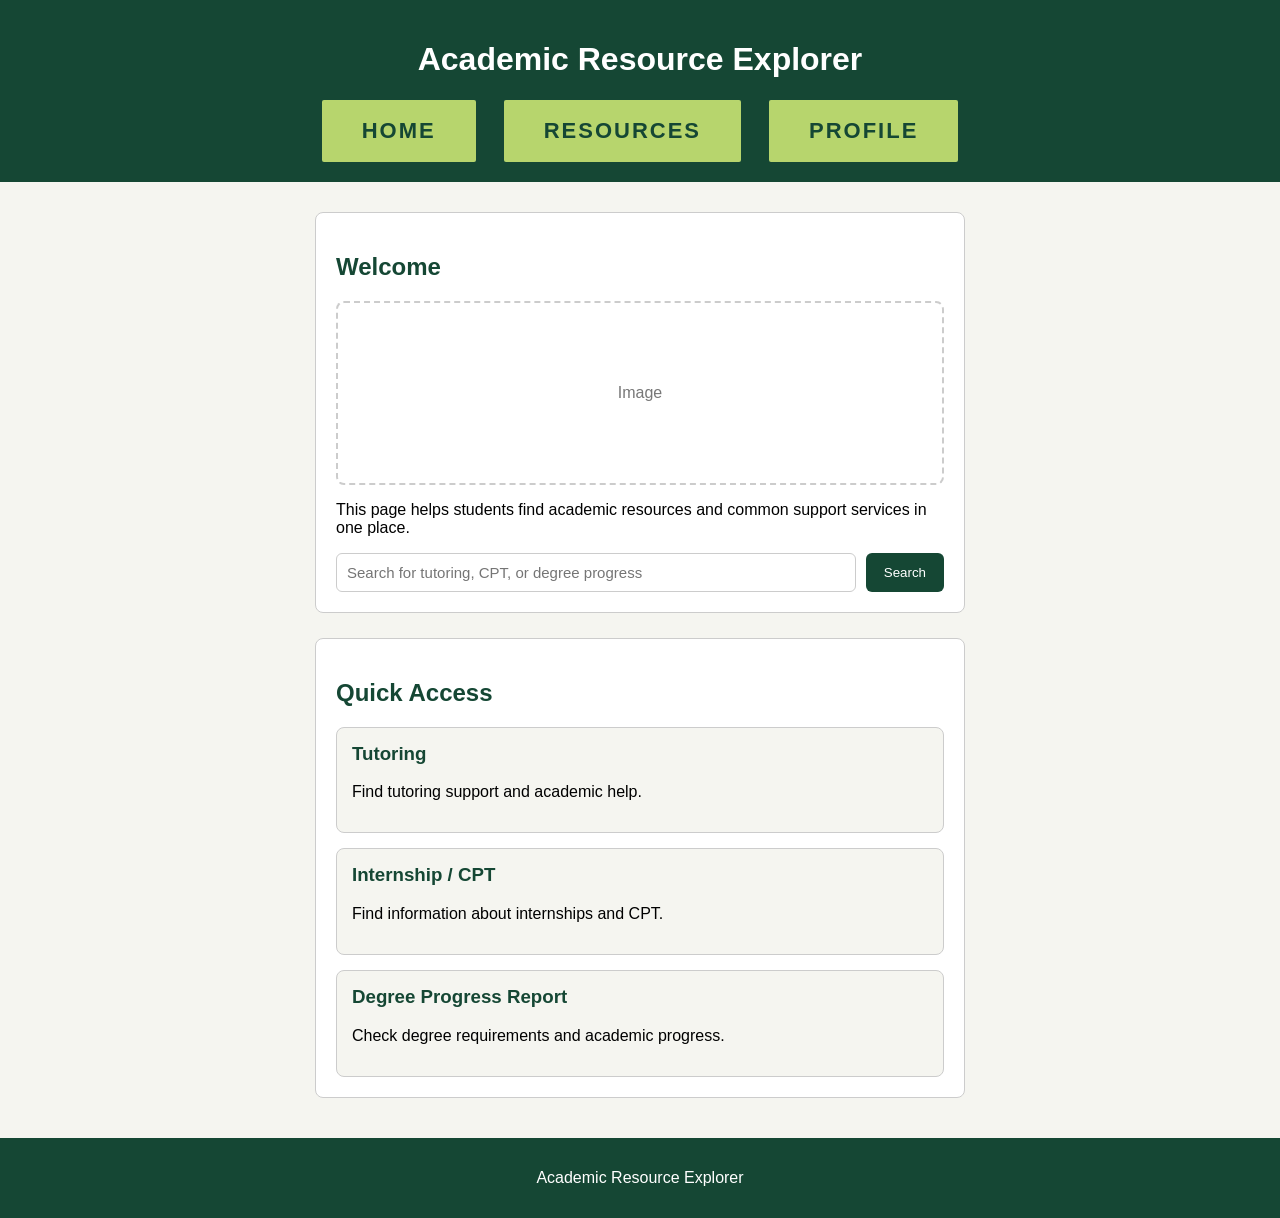
==== index.html @ 348200e6 "Update index.html" ====
<!DOCTYPE html>
<html lang="en">
<head>
  <meta charset="UTF-8">
  <title>Academic Resource Explorer - Home</title>

  <style>
    body {
      font-family: Arial, sans-serif;
      background-color: #f5f5f0;
      margin: 0;
    }

    header {
      background-color: #154734;
      color: white;
      padding: 20px;
      text-align: center;
    }

    .nav {
  margin-top: 20px;
  display: flex;
  justify-content: center;
  gap: 28px;
}

.nav a {
  text-decoration: none;
  background-color: #b7d56d;
  color: #154734;
  padding: 18px 40px;
  border-radius: 2px;
  font-size: 22px;
  font-weight: 700;
  letter-spacing: 2px;
  text-transform: uppercase;
  display: inline-block;
}

    main {
      width: 650px;
      margin: 30px auto;
    }

    section {
      background-color: white;
      border: 1px solid #cccccc;
      border-radius: 8px;
      padding: 20px;
      margin-bottom: 25px;
    }

    h2, h3 {
      color: #154734;
    }

    .image-box {
      height: 180px;
      border: 2px dashed #cccccc;
      border-radius: 8px;
      display: flex;
      align-items: center;
      justify-content: center;
      color: #777777;
      margin: 15px 0;
    }

    .search-area {
      display: flex;
      gap: 10px;
      margin-top: 15px;
    }

    .search-area input {
      flex: 1;
      padding: 10px;
      border: 1px solid #cccccc;
      border-radius: 6px;
      font-size: 15px;
    }

    .search-area button {
      background-color: #154734;
      color: white;
      border: none;
      border-radius: 6px;
      padding: 10px 18px;
      cursor: pointer;
    }

    .quick-access {
      display: grid;
      grid-template-columns: 1fr;
      gap: 15px;
    }

    .quick-card {
      border: 1px solid #cccccc;
      border-radius: 8px;
      padding: 15px;
      background-color: #f5f5f0;
      text-decoration: none;
      color: black;
      display: block;
    }

    .quick-card h3 {
      margin-top: 0;
    }

    .quick-card:hover {
      border-color: #c4952a;
    }

    footer {
      background-color: #154734;
      color: white;
      text-align: center;
      padding: 15px;
      margin-top: 40px;
    }
  </style>
</head>

<body>

  <header>
    <h1>Academic Resource Explorer</h1>

    <div class="nav">
      <a href="index.html">Home</a>
      <a href="resources.html">Resources</a>
      <a href="profile.html">Profile</a>
    </div>
  </header>

  <main>
    <section>
      <h2>Welcome</h2>

      <div class="image-box">
        Image
      </div>

      <p>
        This page helps students find academic resources and common support services in one place.
      </p>

      <div class="search-area">
        <input type="text" placeholder="Search for tutoring, CPT, or degree progress">
        <button>Search</button>
      </div>
    </section>

    <section>
      <h2>Quick Access</h2>

      <div class="quick-access">
        <a class="quick-card" href="tutoring.html">
          <h3>Tutoring</h3>
          <p>Find tutoring support and academic help.</p>
        </a>

        <a class="quick-card" href="international.html">
          <h3>Internship / CPT</h3>
          <p>Find information about internships and CPT.</p>
        </a>

        <a class="quick-card" href="degree.html">
          <h3>Degree Progress Report</h3>
          <p>Check degree requirements and academic progress.</p>
        </a>
      </div>
    </section>
  </main>

  <footer>
    <p>Academic Resource Explorer</p>
  </footer>

</body>
</html>
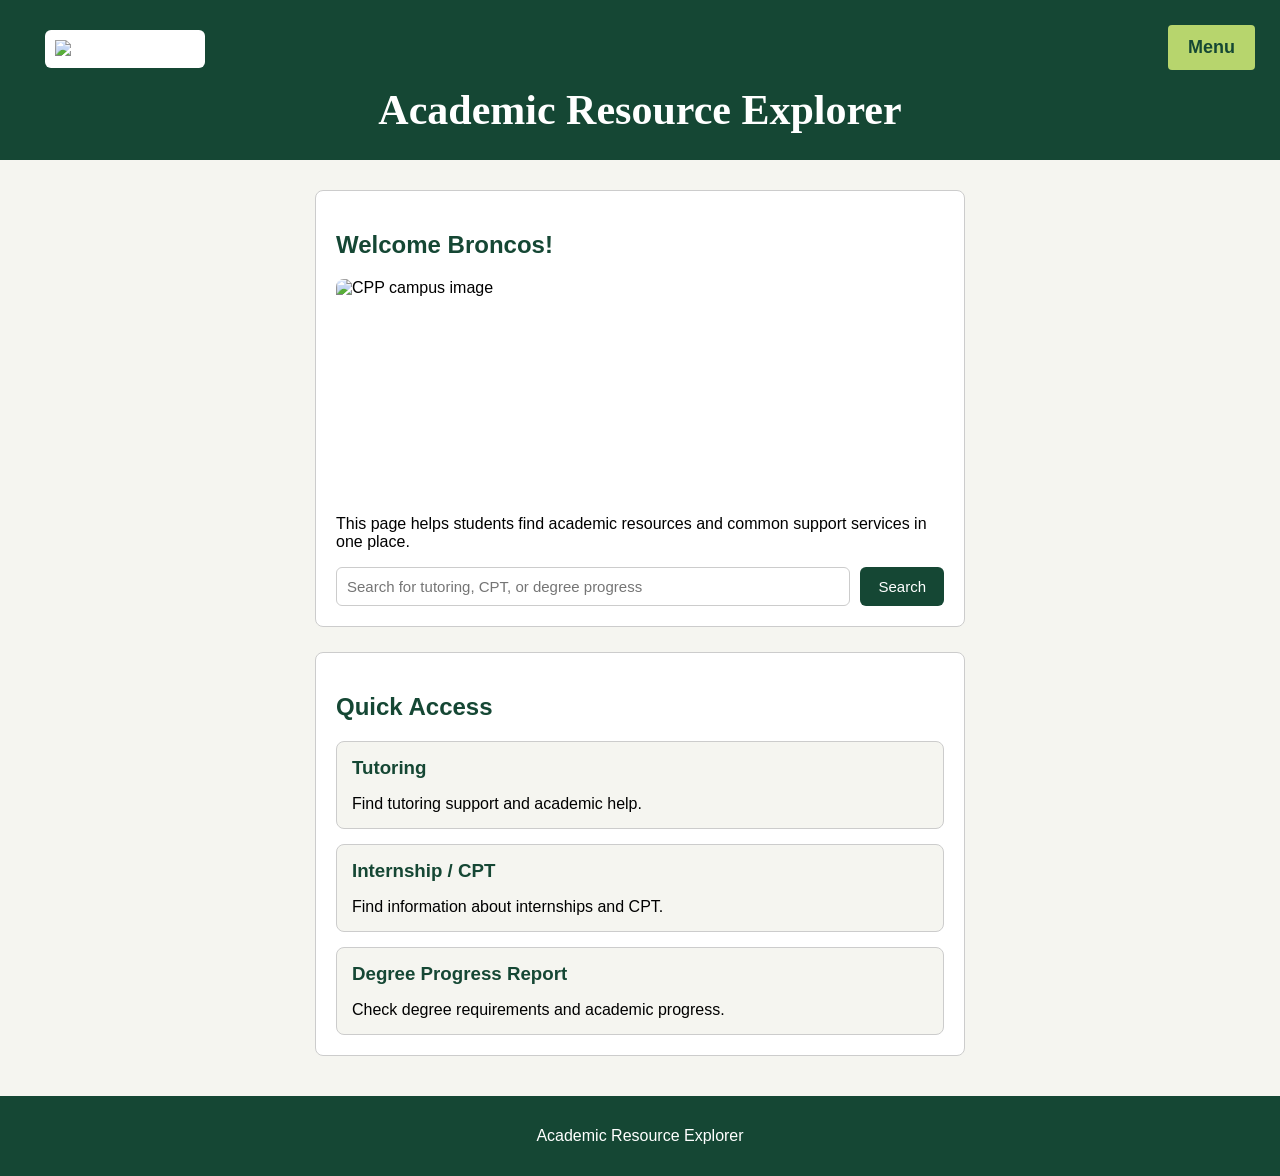
==== commit 233c3cc6: "Update index.html" ====
--- a/index.html
+++ b/index.html
@@ -16,27 +16,87 @@
       color: white;
       padding: 20px;
       text-align: center;
-    }
-
-    .nav {
-  margin-top: 20px;
-  display: flex;
-  justify-content: center;
-  gap: 28px;
+      position: relative;
+    }
+
+    .title-row {
+      position: relative;
+      display: flex;
+      align-items: center;
+      justify-content: center;
+      min-height: 120px;
+    }
+
+    .logo {
+      position: absolute;
+      left: 25px;
+      top: 10px;
+      width: 140px;
+      height: auto;
+      background-color: white;
+      padding: 10px;
+      border-radius: 6px;
+    }
+
+    .title-row h1 {
+  font-family: Georgia, "Times New Roman", serif;
+  font-size: 42px;
+  font-weight: bold;
+  color: white;
+  margin: 60px 0 0 0;
 }
 
-.nav a {
-  text-decoration: none;
-  background-color: #b7d56d;
-  color: #154734;
-  padding: 18px 40px;
-  border-radius: 2px;
-  font-size: 22px;
-  font-weight: 700;
-  letter-spacing: 2px;
-  text-transform: uppercase;
-  display: inline-block;
-}
+    .dropdown {
+      position: absolute;
+      right: 25px;
+      top: 25px;
+      z-index: 20;
+    }
+
+    .menu-button {
+      background-color: #b7d56d;
+      color: #154734;
+      padding: 12px 20px;
+      font-size: 18px;
+      font-weight: bold;
+      border-radius: 4px;
+      cursor: pointer;
+      list-style: none;
+    }
+
+    .menu-button::-webkit-details-marker {
+      display: none;
+    }
+
+    .menu-button:hover {
+      background-color: #a8ca5d;
+    }
+
+    .menu-content {
+      position: absolute;
+      right: 0;
+      top: 52px;
+      background-color: white;
+      min-width: 160px;
+      border: 1px solid #cccccc;
+      border-radius: 6px;
+      box-shadow: 0 4px 8px rgba(0, 0, 0, 0.15);
+      z-index: 30;
+    }
+
+    .menu-content a {
+      display: block;
+      color: #154734;
+      padding: 12px 16px;
+      text-decoration: none;
+      font-size: 16px;
+      font-weight: bold;
+      text-align: left;
+    }
+
+    .menu-content a:hover {
+      background-color: #f5f5f0;
+    }
 
     main {
       width: 650px;
@@ -56,14 +116,17 @@
     }
 
     .image-box {
-      height: 180px;
-      border: 2px dashed #cccccc;
+      height: 220px;
       border-radius: 8px;
-      display: flex;
-      align-items: center;
-      justify-content: center;
-      color: #777777;
+      overflow: hidden;
       margin: 15px 0;
+    }
+
+    .home-image {
+      width: 100%;
+      height: 100%;
+      object-fit: cover;
+      display: block;
     }
 
     .search-area {
@@ -87,6 +150,11 @@
       border-radius: 6px;
       padding: 10px 18px;
       cursor: pointer;
+      font-size: 15px;
+    }
+
+    .search-area button:hover {
+      background-color: #0f3527;
     }
 
     .quick-access {
@@ -107,10 +175,16 @@
 
     .quick-card h3 {
       margin-top: 0;
+      margin-bottom: 8px;
+    }
+
+    .quick-card p {
+      margin-bottom: 0;
     }
 
     .quick-card:hover {
       border-color: #c4952a;
+      background-color: #fafaf4;
     }
 
     footer {
@@ -126,21 +200,27 @@
 <body>
 
   <header>
-    <h1>Academic Resource Explorer</h1>
-
-    <div class="nav">
-      <a href="index.html">Home</a>
-      <a href="resources.html">Resources</a>
-      <a href="profile.html">Profile</a>
+    <details class="dropdown">
+      <summary class="menu-button">Menu</summary>
+
+      <div class="menu-content">
+        <a href="index.html">Home</a>
+        <a href="profile.html">Profile</a>
+      </div>
+    </details>
+
+    <div class="title-row">
+      <img src="images/logo.PNG" alt="CPP Logo" class="logo">
+      <h1>Academic Resource Explorer</h1>
     </div>
   </header>
 
   <main>
     <section>
-      <h2>Welcome</h2>
+      <h2>Welcome Broncos!</h2>
 
       <div class="image-box">
-        Image
+        <img src="images/cpp.jpg" alt="CPP campus image" class="home-image">
       </div>
 
       <p>
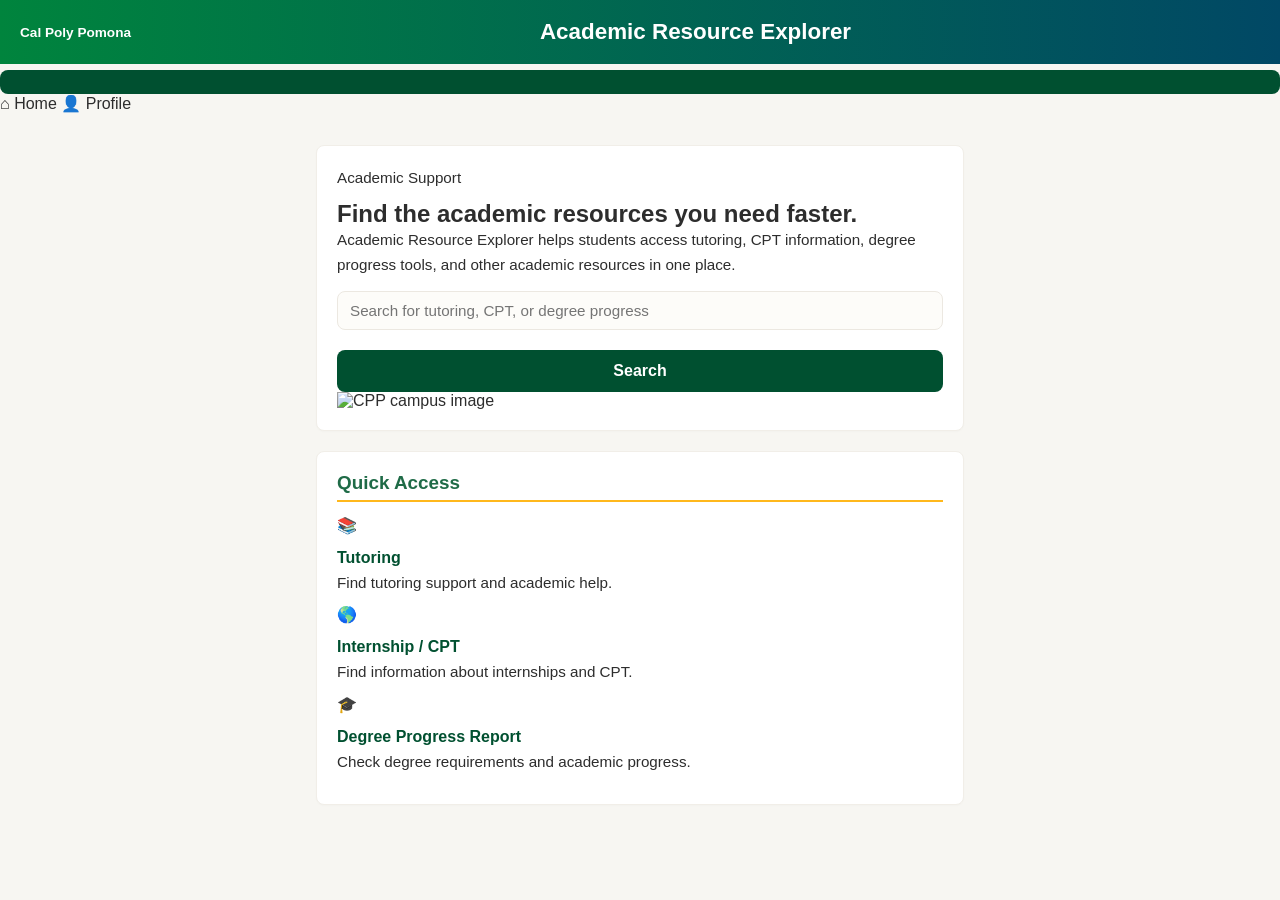
==== commit 56e68c4b: "Update index.html" ====
--- a/index.html
+++ b/index.html
@@ -3,261 +3,130 @@
 <head>
   <meta charset="UTF-8">
   <title>Academic Resource Explorer - Home</title>
-
-  <style>
-    body {
-      font-family: Arial, sans-serif;
-      background-color: #f5f5f0;
-      margin: 0;
-    }
-
-    header {
-      background-color: #154734;
-      color: white;
-      padding: 20px;
-      text-align: center;
-      position: relative;
-    }
-
-    .title-row {
-      position: relative;
-      display: flex;
-      align-items: center;
-      justify-content: center;
-      min-height: 120px;
-    }
-
-    .logo {
-      position: absolute;
-      left: 25px;
-      top: 10px;
-      width: 140px;
-      height: auto;
-      background-color: white;
-      padding: 10px;
-      border-radius: 6px;
-    }
-
-    .title-row h1 {
-  font-family: Georgia, "Times New Roman", serif;
-  font-size: 42px;
-  font-weight: bold;
-  color: white;
-  margin: 60px 0 0 0;
-}
-
-    .dropdown {
-      position: absolute;
-      right: 25px;
-      top: 25px;
-      z-index: 20;
-    }
-
-    .menu-button {
-      background-color: #b7d56d;
-      color: #154734;
-      padding: 12px 20px;
-      font-size: 18px;
-      font-weight: bold;
-      border-radius: 4px;
-      cursor: pointer;
-      list-style: none;
-    }
-
-    .menu-button::-webkit-details-marker {
-      display: none;
-    }
-
-    .menu-button:hover {
-      background-color: #a8ca5d;
-    }
-
-    .menu-content {
-      position: absolute;
-      right: 0;
-      top: 52px;
-      background-color: white;
-      min-width: 160px;
-      border: 1px solid #cccccc;
-      border-radius: 6px;
-      box-shadow: 0 4px 8px rgba(0, 0, 0, 0.15);
-      z-index: 30;
-    }
-
-    .menu-content a {
-      display: block;
-      color: #154734;
-      padding: 12px 16px;
-      text-decoration: none;
-      font-size: 16px;
-      font-weight: bold;
-      text-align: left;
-    }
-
-    .menu-content a:hover {
-      background-color: #f5f5f0;
-    }
-
-    main {
-      width: 650px;
-      margin: 30px auto;
-    }
-
-    section {
-      background-color: white;
-      border: 1px solid #cccccc;
-      border-radius: 8px;
-      padding: 20px;
-      margin-bottom: 25px;
-    }
-
-    h2, h3 {
-      color: #154734;
-    }
-
-    .image-box {
-      height: 220px;
-      border-radius: 8px;
-      overflow: hidden;
-      margin: 15px 0;
-    }
-
-    .home-image {
-      width: 100%;
-      height: 100%;
-      object-fit: cover;
-      display: block;
-    }
-
-    .search-area {
-      display: flex;
-      gap: 10px;
-      margin-top: 15px;
-    }
-
-    .search-area input {
-      flex: 1;
-      padding: 10px;
-      border: 1px solid #cccccc;
-      border-radius: 6px;
-      font-size: 15px;
-    }
-
-    .search-area button {
-      background-color: #154734;
-      color: white;
-      border: none;
-      border-radius: 6px;
-      padding: 10px 18px;
-      cursor: pointer;
-      font-size: 15px;
-    }
-
-    .search-area button:hover {
-      background-color: #0f3527;
-    }
-
-    .quick-access {
-      display: grid;
-      grid-template-columns: 1fr;
-      gap: 15px;
-    }
-
-    .quick-card {
-      border: 1px solid #cccccc;
-      border-radius: 8px;
-      padding: 15px;
-      background-color: #f5f5f0;
-      text-decoration: none;
-      color: black;
-      display: block;
-    }
-
-    .quick-card h3 {
-      margin-top: 0;
-      margin-bottom: 8px;
-    }
-
-    .quick-card p {
-      margin-bottom: 0;
-    }
-
-    .quick-card:hover {
-      border-color: #c4952a;
-      background-color: #fafaf4;
-    }
-
-    footer {
-      background-color: #154734;
-      color: white;
-      text-align: center;
-      padding: 15px;
-      margin-top: 40px;
-    }
-  </style>
+  <link rel="stylesheet" href="style.css">
 </head>
 
 <body>
 
-  <header>
-    <details class="dropdown">
-      <summary class="menu-button">Menu</summary>
+  <header class="header">
+    <div class="header-left">
+      <span class="header-subtitle">Cal Poly Pomona</span>
+    </div>
 
-      <div class="menu-content">
-        <a href="index.html">Home</a>
-        <a href="profile.html">Profile</a>
-      </div>
-    </details>
+    <div class="header-title">
+      Academic Resource Explorer
+    </div>
 
-    <div class="title-row">
-      <img src="images/logo.PNG" alt="CPP Logo" class="logo">
-      <h1>Academic Resource Explorer</h1>
-    </div>
+    <div class="header-right"></div>
   </header>
 
-  <main>
-    <section>
-      <h2>Welcome Broncos!</h2>
+  <div class="website">
 
-      <div class="image-box">
-        <img src="images/cpp.jpg" alt="CPP campus image" class="home-image">
+    <aside class="sidebar" id="sidebar">
+      <div class="sidebar-inner">
+
+        <div class="menu-wrap" id="menuWrap">
+          <button class="menu-btn" id="menuBtn" aria-expanded="false" aria-label="Open menu">
+            <span></span>
+            <span></span>
+            <span></span>
+          </button>
+
+          <div class="dropdown-menu">
+            <a href="index.html" class="dropdown-item">
+              <span class="dropdown-icon">⌂</span>
+              <span>Home</span>
+            </a>
+
+            <a href="profile.html" class="dropdown-item">
+              <span class="dropdown-icon">👤</span>
+              <span>Profile</span>
+            </a>
+          </div>
+        </div>
+
       </div>
+    </aside>
 
-      <p>
-        This page helps students find academic resources and common support services in one place.
-      </p>
+    <main class="main">
 
-      <div class="search-area">
-        <input type="text" placeholder="Search for tutoring, CPT, or degree progress">
-        <button>Search</button>
-      </div>
-    </section>
+      <section class="home-hero">
+        <div class="home-hero-text">
+          <p class="home-label">Academic Support</p>
 
-    <section>
-      <h2>Quick Access</h2>
+          <h1>Find the academic resources you need faster.</h1>
 
-      <div class="quick-access">
-        <a class="quick-card" href="tutoring.html">
-          <h3>Tutoring</h3>
-          <p>Find tutoring support and academic help.</p>
-        </a>
+          <p class="home-description">
+            Academic Resource Explorer helps students access tutoring, CPT information,
+            degree progress tools, and other academic resources in one place.
+          </p>
 
-        <a class="quick-card" href="international.html">
-          <h3>Internship / CPT</h3>
-          <p>Find information about internships and CPT.</p>
-        </a>
+          <div class="search-area">
+            <input type="text" placeholder="Search for tutoring, CPT, or degree progress">
+            <button class="search-btn">Search</button>
+          </div>
+        </div>
 
-        <a class="quick-card" href="degree.html">
-          <h3>Degree Progress Report</h3>
-          <p>Check degree requirements and academic progress.</p>
-        </a>
-      </div>
-    </section>
-  </main>
+        <div class="home-image-box">
+          <img src="images/cpp.jpg" alt="CPP campus image" class="home-image">
+        </div>
+      </section>
 
-  <footer>
-    <p>Academic Resource Explorer</p>
-  </footer>
+      <section class="quick-section">
+        <div class="section-header">
+          <h2>Quick Access</h2>
+        </div>
+
+        <div class="quick-access-grid">
+
+          <a href="tutoring.html" class="home-quick-card">
+            <span class="quick-icon">📚</span>
+            <h3>Tutoring</h3>
+            <p>Find tutoring support and academic help.</p>
+          </a>
+
+          <a href="international.html" class="home-quick-card">
+            <span class="quick-icon">🌎</span>
+            <h3>Internship / CPT</h3>
+            <p>Find information about internships and CPT.</p>
+          </a>
+
+          <a href="degree.html" class="home-quick-card">
+            <span class="quick-icon">🎓</span>
+            <h3>Degree Progress Report</h3>
+            <p>Check degree requirements and academic progress.</p>
+          </a>
+
+        </div>
+      </section>
+
+    </main>
+
+  </div>
+
+  <script>
+    const menuWrap = document.getElementById("menuWrap");
+    const menuBtn = document.getElementById("menuBtn");
+
+    function toggleDropdown(event) {
+      event.stopPropagation();
+      const isOpen = menuWrap.classList.toggle("open");
+      menuBtn.setAttribute("aria-expanded", isOpen ? "true" : "false");
+    }
+
+    function closeDropdown() {
+      menuWrap.classList.remove("open");
+      menuBtn.setAttribute("aria-expanded", "false");
+    }
+
+    menuBtn.addEventListener("click", toggleDropdown);
+
+    document.addEventListener("click", (event) => {
+      if (!menuWrap.contains(event.target)) {
+        closeDropdown();
+      }
+    });
+  </script>
 
 </body>
 </html>
--- a/style.css
+++ b/style.css
@@ -0,0 +1,273 @@
+/* ── Same color variables as the team's style ── */
+:root {
+  --cpp-green: #005030;
+  --cpp-gold: #FFB81C;
+  --avocado: #A4D65E;
+  --eggshell: #F2EEE8;
+  --white: #FFFFFF;
+  --black: #2d2d2d;
+  --line: #ece8e1;
+  --line-soft: #f1eee8;
+  --header-height: 64px;
+}
+
+/* ── Reset (same as friend's file) ── */
+* {
+  box-sizing: border-box;
+  margin: 0;
+  padding: 0;
+}
+
+/* ── Body ── */
+body {
+  font-family: "Inter", Arial, sans-serif;
+  background: #f7f6f2;
+  color: var(--black);
+}
+
+a {
+  text-decoration: none;
+  color: inherit;
+}
+
+/* ── Header — same gradient as friend's ── */
+header {
+  display: grid;
+  grid-template-columns: auto 1fr auto;
+  align-items: center;
+  background: linear-gradient(90deg, #00843d 0%, #014865 100%);
+  color: white;
+  padding: 0 20px;
+  height: var(--header-height);
+  position: sticky;
+  top: 0;
+  z-index: 1000;
+}
+
+/* Logo + "Cal Poly Pomona" on the left */
+.header-left {
+  display: flex;
+  align-items: center;
+  gap: 10px;
+}
+
+.logo {
+  height: 40px;
+}
+
+.header-subtitle {
+  font-size: 0.85rem;
+  font-weight: 600;
+}
+
+.header-right {
+  display: flex;
+  align-items: center;
+  justify-content: flex-end;
+}
+
+/* Home button in the top right corner */
+.home-btn {
+  background-color: rgba(255, 255, 255, 0.15);
+  color: white;
+  border: 1px solid rgba(255, 255, 255, 0.35);
+  border-radius: 8px;
+  padding: 8px 16px;
+  font-size: 0.9rem;
+  font-weight: 600;
+  transition: background 0.2s ease;
+}
+
+.home-btn:hover {
+  background-color: rgba(255, 255, 255, 0.28);
+}
+
+/* Page title in the center */
+.header-title {
+  text-align: center;
+  font-size: 1.4rem;
+  font-weight: 700;
+}
+
+/* ── Main content area ── */
+main {
+  width: 680px;
+  margin: 32px auto;
+  padding: 0 16px;
+}
+
+/* Back link */
+main > p {
+  margin-bottom: 20px;
+}
+
+main > p a {
+  color: var(--cpp-green);
+  font-weight: 600;
+  font-size: 0.95rem;
+}
+
+main > p a:hover {
+  color: var(--cpp-gold);
+}
+
+/* ── Section cards — same look as friend's cards ── */
+section {
+  background: var(--white);
+  border: 1px solid var(--line-soft);
+  border-radius: 8px;
+  padding: 20px;
+  margin-bottom: 20px;
+  box-shadow: 0 1px 2px rgba(0, 0, 0, 0.02);
+}
+
+/* ── Headings ── */
+h2 {
+  color: #1f6b47;
+  font-size: 1.18rem;
+  font-weight: 700;
+  margin-bottom: 14px;
+  padding-bottom: 6px;
+  border-bottom: 2px solid var(--cpp-gold);
+}
+
+h3 {
+  color: var(--cpp-green);
+  font-size: 1rem;
+  font-weight: 700;
+  margin-bottom: 4px;
+}
+
+p {
+  font-size: 0.95rem;
+  line-height: 1.6;
+  margin-bottom: 10px;
+}
+
+/* ── Advisor names ── */
+section h3 {
+  margin-top: 14px;
+}
+
+/* ── Visa list ── */
+ul {
+  padding-left: 18px;
+  margin-top: 8px;
+}
+
+li {
+  font-size: 0.95rem;
+  padding: 5px 0;
+  border-bottom: 1px solid var(--line-soft);
+  line-height: 1.5;
+}
+
+li:last-child {
+  border-bottom: none;
+}
+
+/* ── Form inputs ── */
+input[type="number"],
+input[type="text"] {
+  width: 100%;
+  padding: 10px 12px;
+  border: 1px solid var(--line);
+  border-radius: 8px;
+  font-size: 0.95rem;
+  font-family: "Inter", Arial, sans-serif;
+  background: #fdfcf9;
+  color: var(--black);
+  margin-top: 4px;
+  margin-bottom: 14px;
+}
+
+input[type="number"]:focus,
+input[type="text"]:focus {
+  outline: none;
+  border-color: var(--cpp-green);
+}
+
+select {
+  width: 100%;
+  padding: 10px 12px;
+  border: 1px solid var(--line);
+  border-radius: 8px;
+  font-size: 0.95rem;
+  font-family: "Inter", Arial, sans-serif;
+  background: #fdfcf9;
+  color: var(--black);
+  margin-top: 4px;
+  margin-bottom: 14px;
+}
+
+select:focus {
+  outline: none;
+  border-color: var(--cpp-green);
+}
+
+/* Radio buttons */
+input[type="radio"] {
+  accent-color: var(--cpp-green);
+  width: auto;
+  margin-bottom: 0;
+}
+
+/* ── Submit button — same style as friend's search button ── */
+button {
+  background-color: var(--cpp-green);
+  color: white;
+  border: none;
+  border-radius: 8px;
+  padding: 12px 20px;
+  font-size: 1rem;
+  font-weight: 700;
+  font-family: "Inter", Arial, sans-serif;
+  cursor: pointer;
+  width: 100%;
+  margin-top: 6px;
+  transition: transform 0.2s ease, box-shadow 0.2s ease;
+}
+
+button:hover {
+  transform: translateY(-2px);
+  box-shadow: 0 4px 12px rgba(0, 80, 48, 0.2);
+}
+
+/* ── Result boxes ── */
+.pass {
+  background: #f6fdf9;
+  border: 1px solid #a8d5b5;
+  border-radius: 8px;
+  padding: 20px;
+  margin-top: 20px;
+  color: var(--cpp-green);
+}
+
+.pass h3 {
+  font-size: 1.05rem;
+  margin-bottom: 10px;
+}
+
+.fail {
+  background: #fff8f8;
+  border: 1px solid #f5b8b8;
+  border-radius: 8px;
+  padding: 20px;
+  margin-top: 20px;
+  color: #8b1a1a;
+}
+
+.fail h3 {
+  font-size: 1.05rem;
+  margin-bottom: 10px;
+}
+
+/* ── Footer ── */
+footer {
+  background: linear-gradient(90deg, #00843d 0%, #014865 100%);
+  color: white;
+  text-align: center;
+  padding: 16px;
+  margin-top: 40px;
+  font-size: 0.9rem;
+}
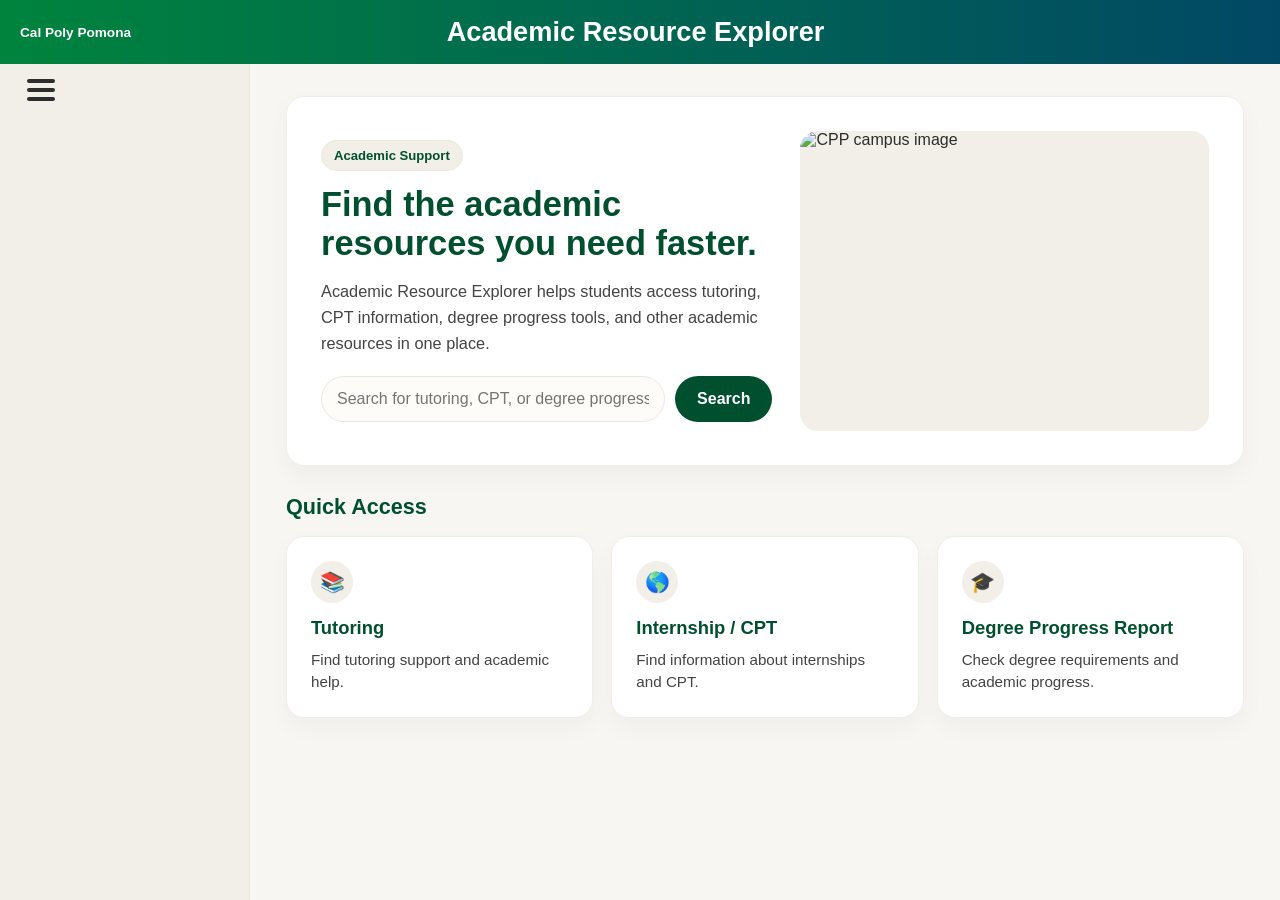
==== commit 3ec74b8b: "Add files via upload" ====
--- a/index.html
+++ b/index.html
@@ -129,4 +129,4 @@
   </script>
 
 </body>
-</html>
+</html>
--- a/style.css
+++ b/style.css
@@ -1,24 +1,28 @@
-/* ── Same color variables as the team's style ── */
 :root {
+  /* primary colors */
   --cpp-green: #005030;
   --cpp-gold: #FFB81C;
+
+  /* secondary colors */
   --avocado: #A4D65E;
   --eggshell: #F2EEE8;
   --white: #FFFFFF;
   --black: #2d2d2d;
+  --poly-gradient: linear-gradient(#FFB81C, #A4D65E);
+
+  /* other */
   --line: #ece8e1;
   --line-soft: #f1eee8;
   --header-height: 64px;
 }
 
-/* ── Reset (same as friend's file) ── */
+/* Reset */
 * {
   box-sizing: border-box;
   margin: 0;
   padding: 0;
 }
 
-/* ── Body ── */
 body {
   font-family: "Inter", Arial, sans-serif;
   background: #f7f6f2;
@@ -30,8 +34,9 @@
   color: inherit;
 }
 
-/* ── Header — same gradient as friend's ── */
-header {
+/* Header */
+
+.header {
   display: grid;
   grid-template-columns: auto 1fr auto;
   align-items: center;
@@ -44,15 +49,10 @@
   z-index: 1000;
 }
 
-/* Logo + "Cal Poly Pomona" on the left */
 .header-left {
   display: flex;
   align-items: center;
-  gap: 10px;
-}
-
-.logo {
-  height: 40px;
+  gap: 5px;
 }
 
 .header-subtitle {
@@ -60,214 +60,347 @@
   font-weight: 600;
 }
 
-.header-right {
-  display: flex;
-  align-items: center;
-  justify-content: flex-end;
-}
-
-/* Home button in the top right corner */
-.home-btn {
-  background-color: rgba(255, 255, 255, 0.15);
-  color: white;
-  border: 1px solid rgba(255, 255, 255, 0.35);
-  border-radius: 8px;
-  padding: 8px 16px;
-  font-size: 0.9rem;
-  font-weight: 600;
-  transition: background 0.2s ease;
-}
-
-.home-btn:hover {
-  background-color: rgba(255, 255, 255, 0.28);
-}
-
-/* Page title in the center */
 .header-title {
   text-align: center;
-  font-size: 1.4rem;
+  font-size: 1.7rem;
   font-weight: 700;
 }
 
-/* ── Main content area ── */
-main {
-  width: 680px;
-  margin: 32px auto;
-  padding: 0 16px;
-}
-
-/* Back link */
-main > p {
-  margin-bottom: 20px;
-}
-
-main > p a {
-  color: var(--cpp-green);
+.header-right {
+  min-width: 120px;
+}
+
+/* Main layout */
+
+.website {
+  min-height: calc(100vh - var(--header-height));
+  display: flex;
+  position: relative;
+}
+
+.sidebar {
+  width: 250px;
+  background: var(--eggshell);
+  border-right: 1px solid var(--line);
+  padding: 0 15px;
+  position: sticky;
+  top: var(--header-height);
+  height: calc(100vh - var(--header-height));
+  align-self: flex-start;
+}
+
+.sidebar-inner {
+  position: relative;
+  height: 100%;
+}
+
+.main {
+  flex: 1;
+  padding: 32px 36px;
+}
+
+/* Dropdown menu */
+
+.menu-wrap {
+  position: sticky;
+  top: 10px;
+  display: inline-block;
+  z-index: 50;
+}
+
+.menu-btn {
+  width: 52px;
+  height: 52px;
+  border: none;
+  background: transparent;
+  cursor: pointer;
+  display: flex;
+  flex-direction: column;
+  justify-content: center;
+  align-items: center;
+  gap: 5px;
+  padding: 0;
+  transition: background 0.2s ease, transform 0.2s ease;
+}
+
+.menu-btn:active {
+  transform: scale(0.98);
+}
+
+.menu-btn span {
+  display: block;
+  width: 28px;
+  height: 4px;
+  background: var(--black);
+  border-radius: 999px;
+  transition: transform 0.28s ease, opacity 0.2s ease;
+  transform-origin: center;
+}
+
+.menu-wrap.open .menu-btn span:nth-child(1) {
+  transform: translateY(9px) rotate(45deg);
+}
+
+.menu-wrap.open .menu-btn span:nth-child(2) {
+  opacity: 0;
+}
+
+.menu-wrap.open .menu-btn span:nth-child(3) {
+  transform: translateY(-9px) rotate(-45deg);
+}
+
+.dropdown-menu {
+  position: absolute;
+  top: 55px;
+  left: 0;
+  width: 220px;
+  background: #f7f7f6;
+  border: 1px solid var(--line);
+  border-radius: 16px;
+  box-shadow: 0 14px 30px rgba(0, 0, 0, 0.06);
+  padding: 8px;
+  opacity: 0;
+  pointer-events: none;
+  transform: translateY(-6px);
+  transition: opacity 0.22s ease, transform 0.24s ease;
+}
+
+.menu-wrap.open .dropdown-menu {
+  opacity: 1;
+  pointer-events: auto;
+  transform: translateY(0);
+}
+
+.dropdown-item {
+  display: flex;
+  align-items: center;
+  gap: 12px;
+  padding: 14px 14px;
+  font-size: 1rem;
   font-weight: 600;
-  font-size: 0.95rem;
-}
-
-main > p a:hover {
-  color: var(--cpp-gold);
-}
-
-/* ── Section cards — same look as friend's cards ── */
-section {
+  color: var(--black);
+  transition: background 0.2s ease, color 0.2s ease, transform 0.18s ease;
+}
+
+.dropdown-item:hover {
+  background: rgba(52, 51, 51, 0.071);
+  border-radius: 16px;
+  color: var(--cpp-green);
+  transform: translateX(2px);
+}
+
+.dropdown-icon {
+  width: 34px;
+  height: 34px;
+  border-radius: 999px;
+  background: #f4f1eb;
+  color: var(--cpp-green);
+  display: flex;
+  align-items: center;
+  justify-content: center;
+  font-size: 1rem;
+  flex-shrink: 0;
+}
+
+/* Shared button/card style */
+
+.catalog-btn,
+.curriculum-btn {
+  display: flex;
+  width: 100%;
+  justify-content: space-between;
+  align-items: center;
   background: var(--white);
   border: 1px solid var(--line-soft);
   border-radius: 8px;
-  padding: 20px;
+  padding: 18px 20px;
+  font-size: 1.2rem;
+  font-weight: 700;
+  color: #1f6b47;
+  box-shadow: 0 1px 2px rgba(0, 0, 0, 0.02);
+  transition: transform 0.2s ease, box-shadow 0.2s ease;
+}
+
+.catalog-btn:hover,
+.curriculum-btn:hover {
+  transform: translateY(-2px);
+  color: var(--cpp-gold);
+}
+
+.arrow {
+  font-size: 3rem;
+  line-height: 1;
+  color: #1f6b47;
+}
+
+.catalog-btn:hover .arrow,
+.curriculum-btn:hover .arrow {
+  color: var(--cpp-gold);
+}
+
+/* Home page */
+
+.home-hero {
+  display: grid;
+  grid-template-columns: 1.05fr 0.95fr;
+  gap: 28px;
+  align-items: center;
+  background: var(--white);
+  border: 1px solid var(--line-soft);
+  border-radius: 18px;
+  padding: 34px;
+  margin-bottom: 28px;
+  box-shadow: 0 10px 24px rgba(0, 0, 0, 0.04);
+}
+
+.home-label {
+  display: inline-block;
+  background: var(--eggshell);
+  color: var(--cpp-green);
+  border: 1px solid var(--line);
+  border-radius: 999px;
+  padding: 7px 12px;
+  font-size: 0.82rem;
+  font-weight: 800;
+  margin-bottom: 14px;
+}
+
+.home-hero-text h1 {
+  color: var(--cpp-green);
+  font-size: 2.15rem;
+  line-height: 1.15;
+  margin-bottom: 14px;
+}
+
+.home-description {
+  font-size: 1.02rem;
+  line-height: 1.6;
+  color: #444;
   margin-bottom: 20px;
-  box-shadow: 0 1px 2px rgba(0, 0, 0, 0.02);
-}
-
-/* ── Headings ── */
-h2 {
-  color: #1f6b47;
-  font-size: 1.18rem;
-  font-weight: 700;
-  margin-bottom: 14px;
-  padding-bottom: 6px;
-  border-bottom: 2px solid var(--cpp-gold);
-}
-
-h3 {
-  color: var(--cpp-green);
+}
+
+.home-image-box {
+  height: 300px;
+  border-radius: 18px;
+  overflow: hidden;
+  background: var(--eggshell);
+}
+
+.home-image {
+  width: 100%;
+  height: 100%;
+  object-fit: cover;
+  display: block;
+}
+
+/* Search */
+
+.search-area {
+  display: flex;
+  gap: 10px;
+  max-width: 520px;
+}
+
+.search-area input {
+  flex: 1;
+  padding: 13px 15px;
+  border: 1px solid var(--line);
+  border-radius: 999px;
+  font-size: 1rem;
+  background: #fdfcf9;
+}
+
+.search-btn {
+  background: var(--cpp-green);
+  color: var(--white);
+  border: none;
+  border-radius: 999px;
+  padding: 13px 22px;
   font-size: 1rem;
   font-weight: 700;
-  margin-bottom: 4px;
-}
-
-p {
+  cursor: pointer;
+  transition: background 0.2s ease, transform 0.2s ease;
+}
+
+.search-btn:hover {
+  background: #1f6b47;
+  transform: translateY(-1px);
+}
+
+/* Quick Access */
+
+.quick-section {
+  margin-top: 8px;
+}
+
+.quick-section .section-header {
+  margin-bottom: 16px;
+}
+
+.quick-section .section-header h2 {
+  color: var(--cpp-green);
+  font-size: 1.35rem;
+  font-weight: 800;
+}
+
+.quick-access-grid {
+  display: grid;
+  grid-template-columns: repeat(3, minmax(0, 1fr));
+  gap: 18px;
+}
+
+.home-quick-card {
+  background: var(--white);
+  border: 1px solid var(--line-soft);
+  border-radius: 18px;
+  padding: 24px;
+  min-height: 170px;
+  color: var(--cpp-green);
+  box-shadow: 0 10px 24px rgba(0, 0, 0, 0.035);
+  transition: transform 0.2s ease, box-shadow 0.2s ease;
+}
+
+.home-quick-card:hover {
+  transform: translateY(-3px);
+  box-shadow: 0 14px 30px rgba(0, 0, 0, 0.07);
+}
+
+.quick-icon {
+  display: inline-flex;
+  width: 42px;
+  height: 42px;
+  border-radius: 999px;
+  align-items: center;
+  justify-content: center;
+  background: var(--eggshell);
+  margin-bottom: 14px;
+  font-size: 1.25rem;
+}
+
+.home-quick-card h3 {
+  font-size: 1.15rem;
+  font-weight: 800;
+  margin-bottom: 10px;
+}
+
+.home-quick-card p {
+  color: #444;
+  line-height: 1.45;
   font-size: 0.95rem;
-  line-height: 1.6;
-  margin-bottom: 10px;
-}
-
-/* ── Advisor names ── */
-section h3 {
-  margin-top: 14px;
-}
-
-/* ── Visa list ── */
-ul {
-  padding-left: 18px;
-  margin-top: 8px;
-}
-
-li {
-  font-size: 0.95rem;
-  padding: 5px 0;
-  border-bottom: 1px solid var(--line-soft);
-  line-height: 1.5;
-}
-
-li:last-child {
-  border-bottom: none;
-}
-
-/* ── Form inputs ── */
-input[type="number"],
-input[type="text"] {
-  width: 100%;
-  padding: 10px 12px;
-  border: 1px solid var(--line);
-  border-radius: 8px;
-  font-size: 0.95rem;
-  font-family: "Inter", Arial, sans-serif;
-  background: #fdfcf9;
-  color: var(--black);
-  margin-top: 4px;
-  margin-bottom: 14px;
-}
-
-input[type="number"]:focus,
-input[type="text"]:focus {
-  outline: none;
-  border-color: var(--cpp-green);
-}
-
-select {
-  width: 100%;
-  padding: 10px 12px;
-  border: 1px solid var(--line);
-  border-radius: 8px;
-  font-size: 0.95rem;
-  font-family: "Inter", Arial, sans-serif;
-  background: #fdfcf9;
-  color: var(--black);
-  margin-top: 4px;
-  margin-bottom: 14px;
-}
-
-select:focus {
-  outline: none;
-  border-color: var(--cpp-green);
-}
-
-/* Radio buttons */
-input[type="radio"] {
-  accent-color: var(--cpp-green);
-  width: auto;
-  margin-bottom: 0;
-}
-
-/* ── Submit button — same style as friend's search button ── */
-button {
-  background-color: var(--cpp-green);
-  color: white;
-  border: none;
-  border-radius: 8px;
-  padding: 12px 20px;
-  font-size: 1rem;
-  font-weight: 700;
-  font-family: "Inter", Arial, sans-serif;
-  cursor: pointer;
-  width: 100%;
-  margin-top: 6px;
-  transition: transform 0.2s ease, box-shadow 0.2s ease;
-}
-
-button:hover {
-  transform: translateY(-2px);
-  box-shadow: 0 4px 12px rgba(0, 80, 48, 0.2);
-}
-
-/* ── Result boxes ── */
-.pass {
-  background: #f6fdf9;
-  border: 1px solid #a8d5b5;
-  border-radius: 8px;
-  padding: 20px;
-  margin-top: 20px;
-  color: var(--cpp-green);
-}
-
-.pass h3 {
-  font-size: 1.05rem;
-  margin-bottom: 10px;
-}
-
-.fail {
-  background: #fff8f8;
-  border: 1px solid #f5b8b8;
-  border-radius: 8px;
-  padding: 20px;
-  margin-top: 20px;
-  color: #8b1a1a;
-}
-
-.fail h3 {
-  font-size: 1.05rem;
-  margin-bottom: 10px;
-}
-
-/* ── Footer ── */
-footer {
-  background: linear-gradient(90deg, #00843d 0%, #014865 100%);
-  color: white;
-  text-align: center;
-  padding: 16px;
-  margin-top: 40px;
-  font-size: 0.9rem;
-}
+}
+
+/* Responsive */
+
+@media (max-width: 900px) {
+  .home-hero {
+    grid-template-columns: 1fr;
+  }
+
+  .quick-access-grid {
+    grid-template-columns: 1fr;
+  }
+
+  .home-image-box {
+    height: 240px;
+  }
+}
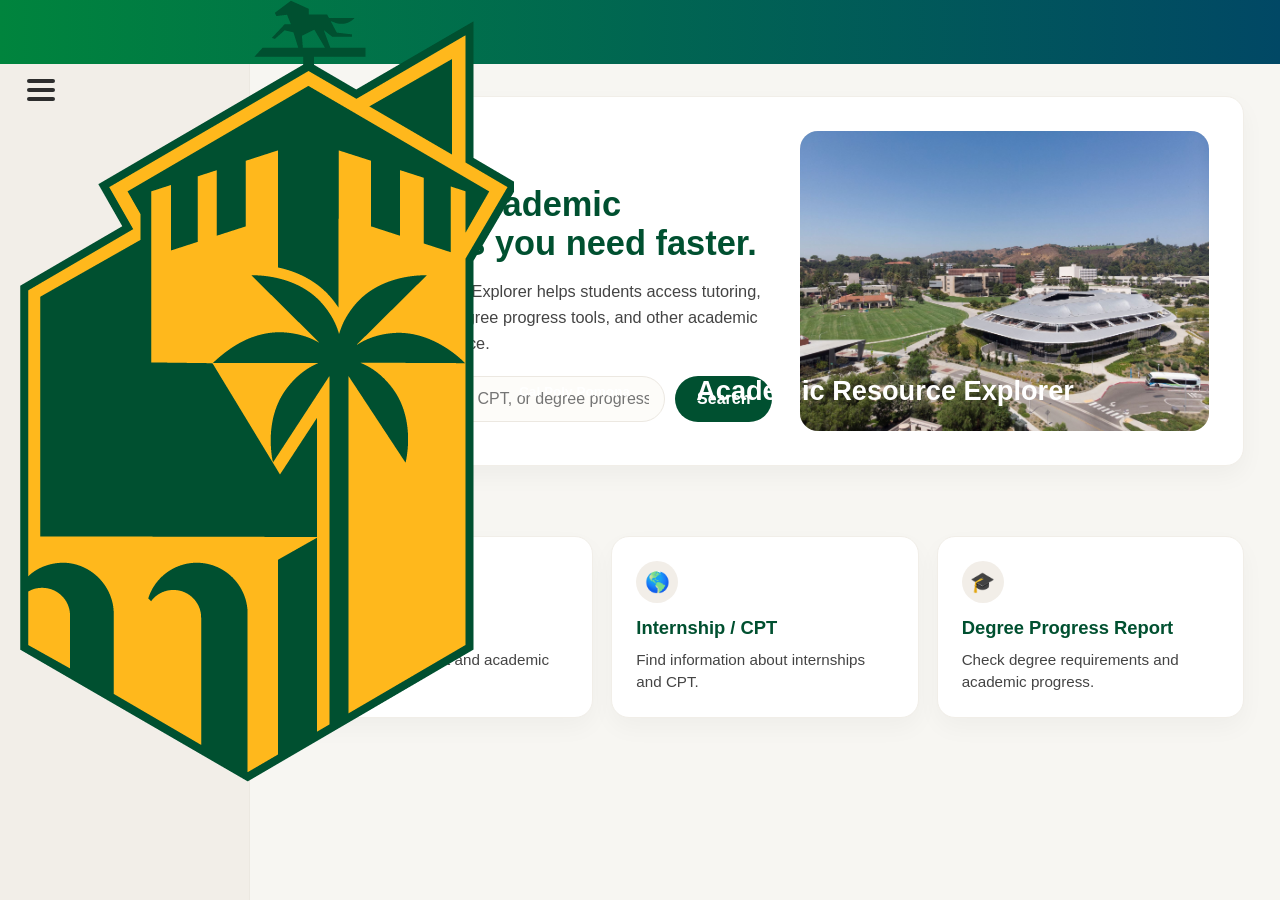
==== commit 98e1599a: "Add logo image to header in index.html" ====
--- a/index.html
+++ b/index.html
@@ -10,6 +10,7 @@
 
   <header class="header">
     <div class="header-left">
+      <img src="logo.png" alt="Cal Poly Pomona logo" class="logo">
       <span class="header-subtitle">Cal Poly Pomona</span>
     </div>
 
@@ -33,16 +34,26 @@
           </button>
 
           <div class="dropdown-menu">
-            <a href="index.html" class="dropdown-item">
-              <span class="dropdown-icon">⌂</span>
-              <span>Home</span>
-            </a>
+          <a href="index.html" class="dropdown-item">
+            <span class="dropdown-icon">🏠︎</span>
+            <span>Home</span>
+          </a>
 
-            <a href="profile.html" class="dropdown-item">
-              <span class="dropdown-icon">👤</span>
-              <span>Profile</span>
-            </a>
-          </div>
+          <a href="#" class="dropdown-item">
+            <span class="dropdown-icon">🔎︎</span>
+            <span>Search</span>
+          </a>
+
+          <a href="#" class="dropdown-item">
+            <span class="dropdown-icon">ጸ</span>
+            <span>Profile</span>
+          </a>
+
+          <a href="#" class="dropdown-item">
+            <span class="dropdown-icon">➜</span>
+            <span>Log out</span>
+          </a>
+        </div>
         </div>
 
       </div>
@@ -91,7 +102,7 @@
             <p>Find information about internships and CPT.</p>
           </a>
 
-          <a href="degree.html" class="home-quick-card">
+          <a href="degreeReport.html" class="home-quick-card">
             <span class="quick-icon">🎓</span>
             <h3>Degree Progress Report</h3>
             <p>Check degree requirements and academic progress.</p>
@@ -129,4 +140,4 @@
   </script>
 
 </body>
-</html>+</html>
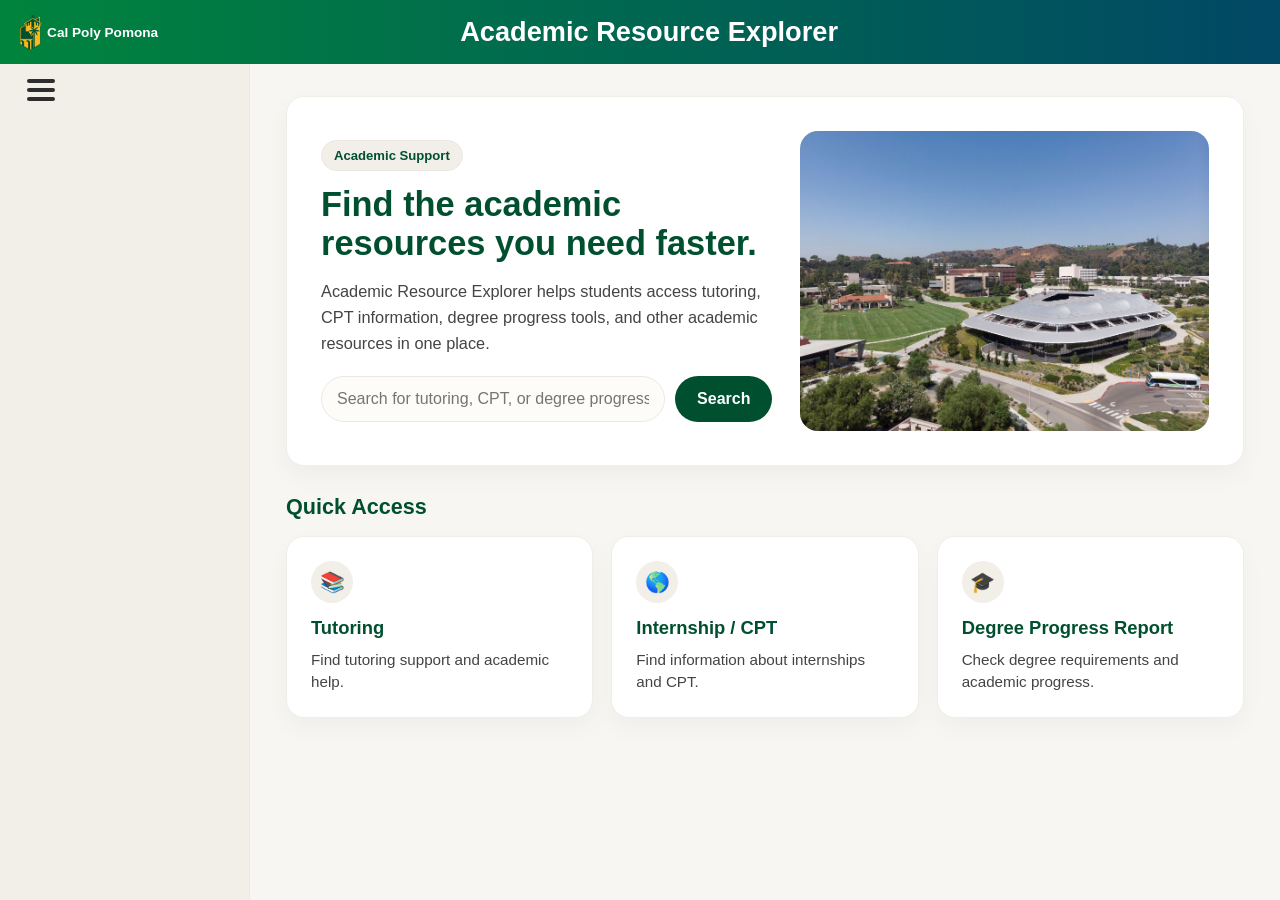
==== commit 5ecfae00: "Adjust logo image height in header" ====
--- a/index.html
+++ b/index.html
@@ -10,7 +10,7 @@
 
   <header class="header">
     <div class="header-left">
-      <img src="logo.png" alt="Cal Poly Pomona logo" class="logo">
+      <img src="logo.png" height = "35" alt="Cal Poly Pomona logo">
       <span class="header-subtitle">Cal Poly Pomona</span>
     </div>
 
